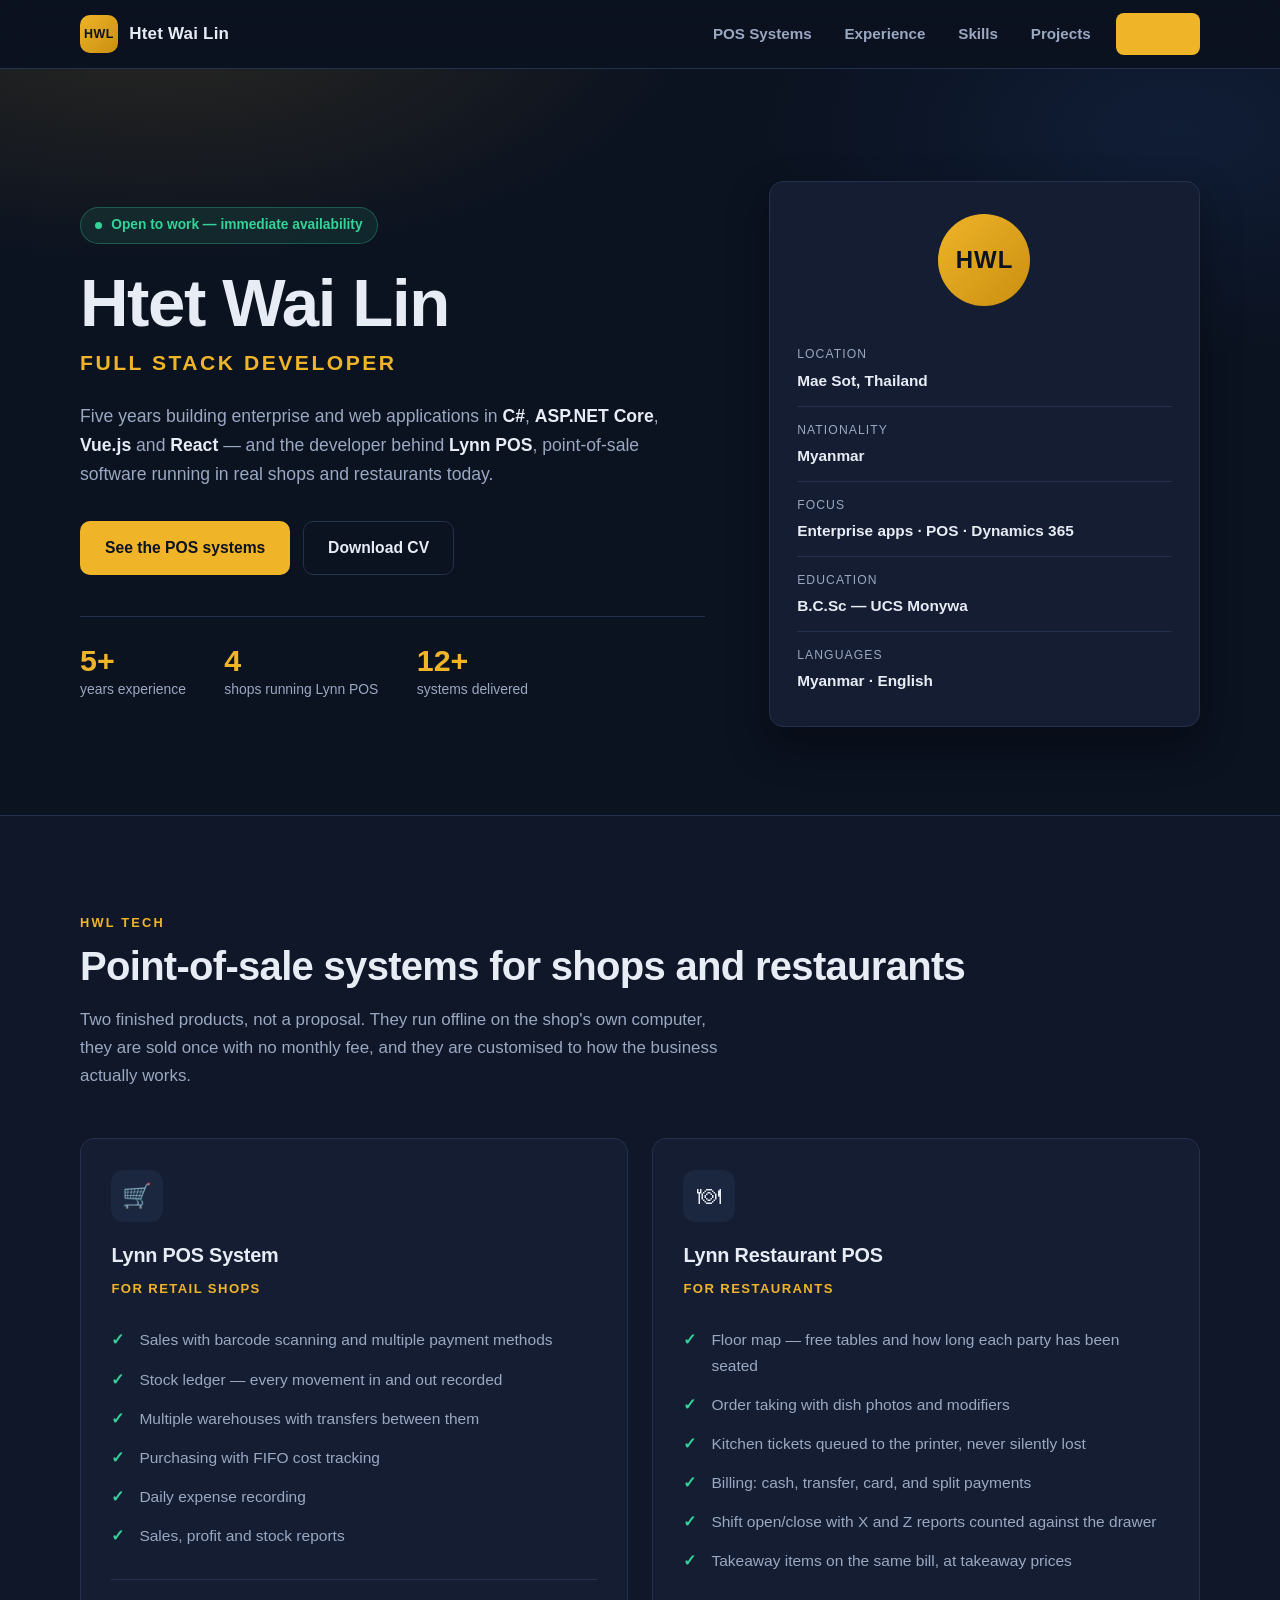
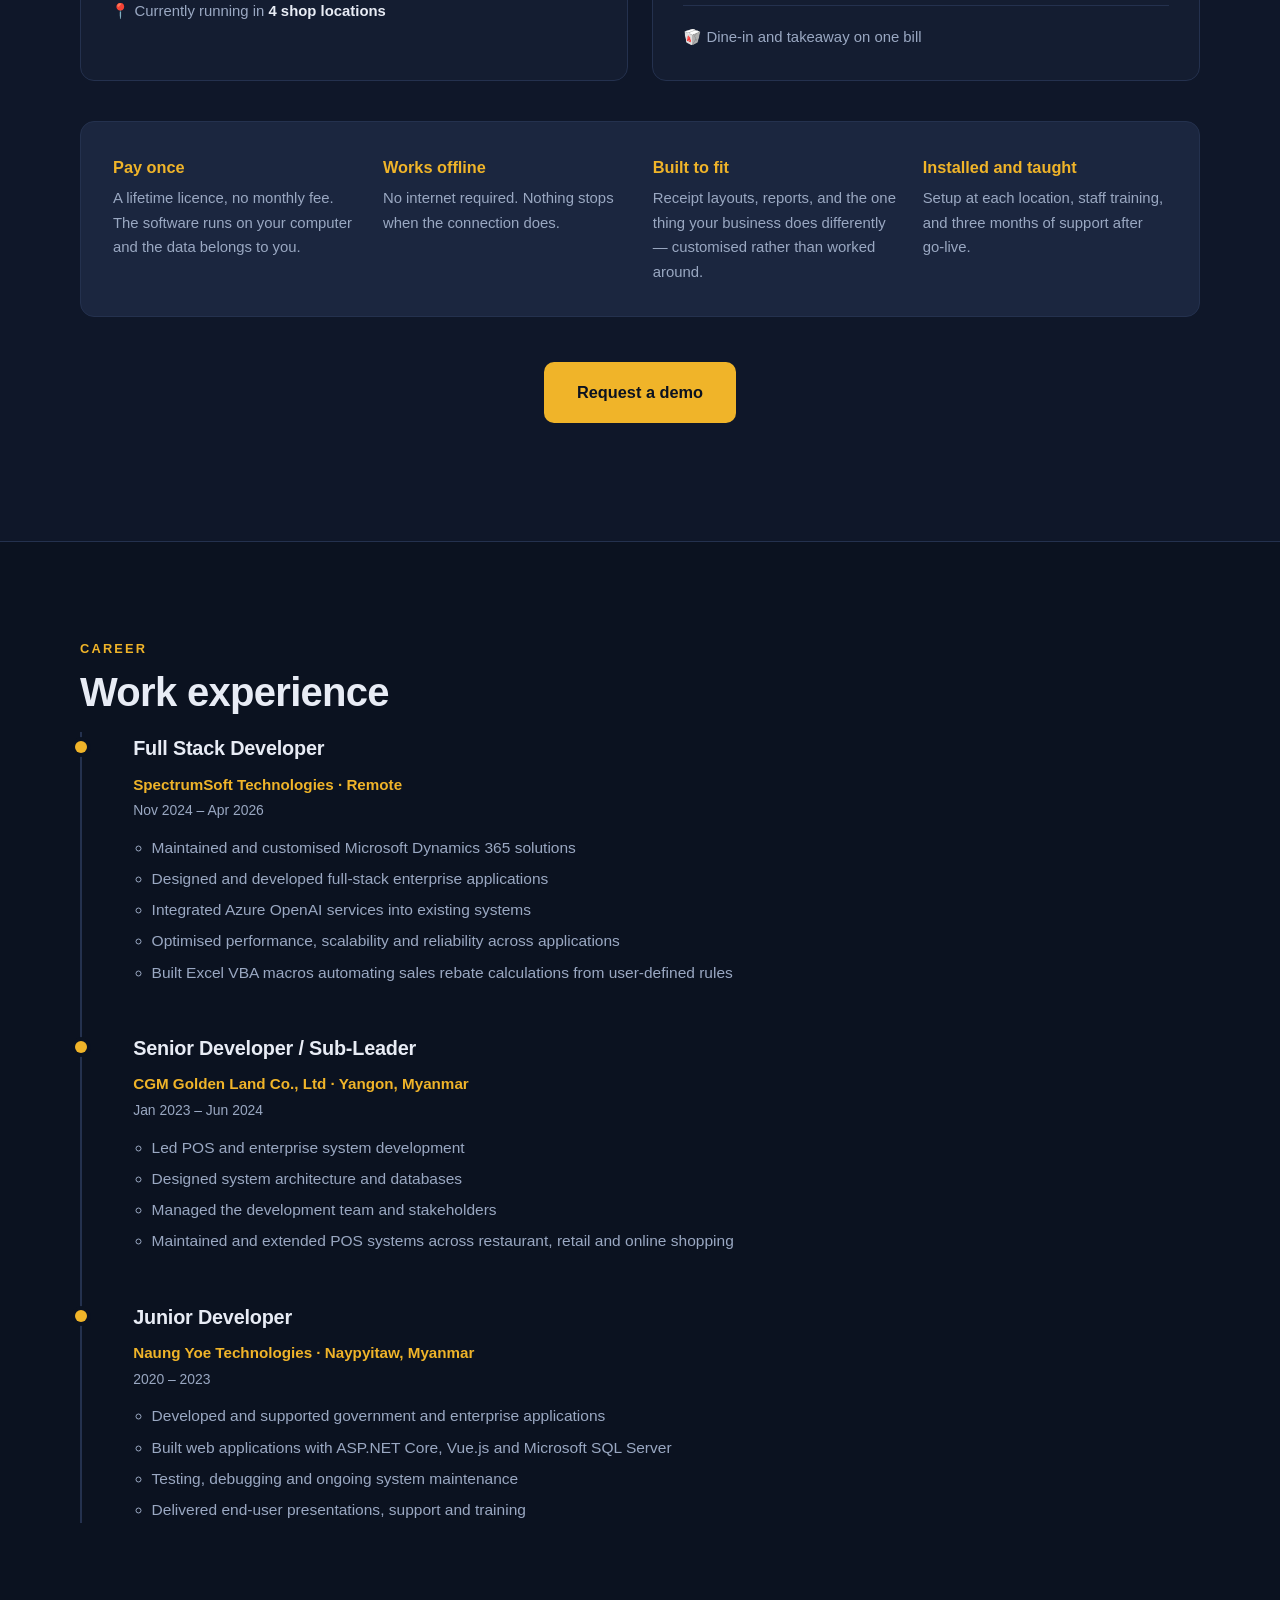
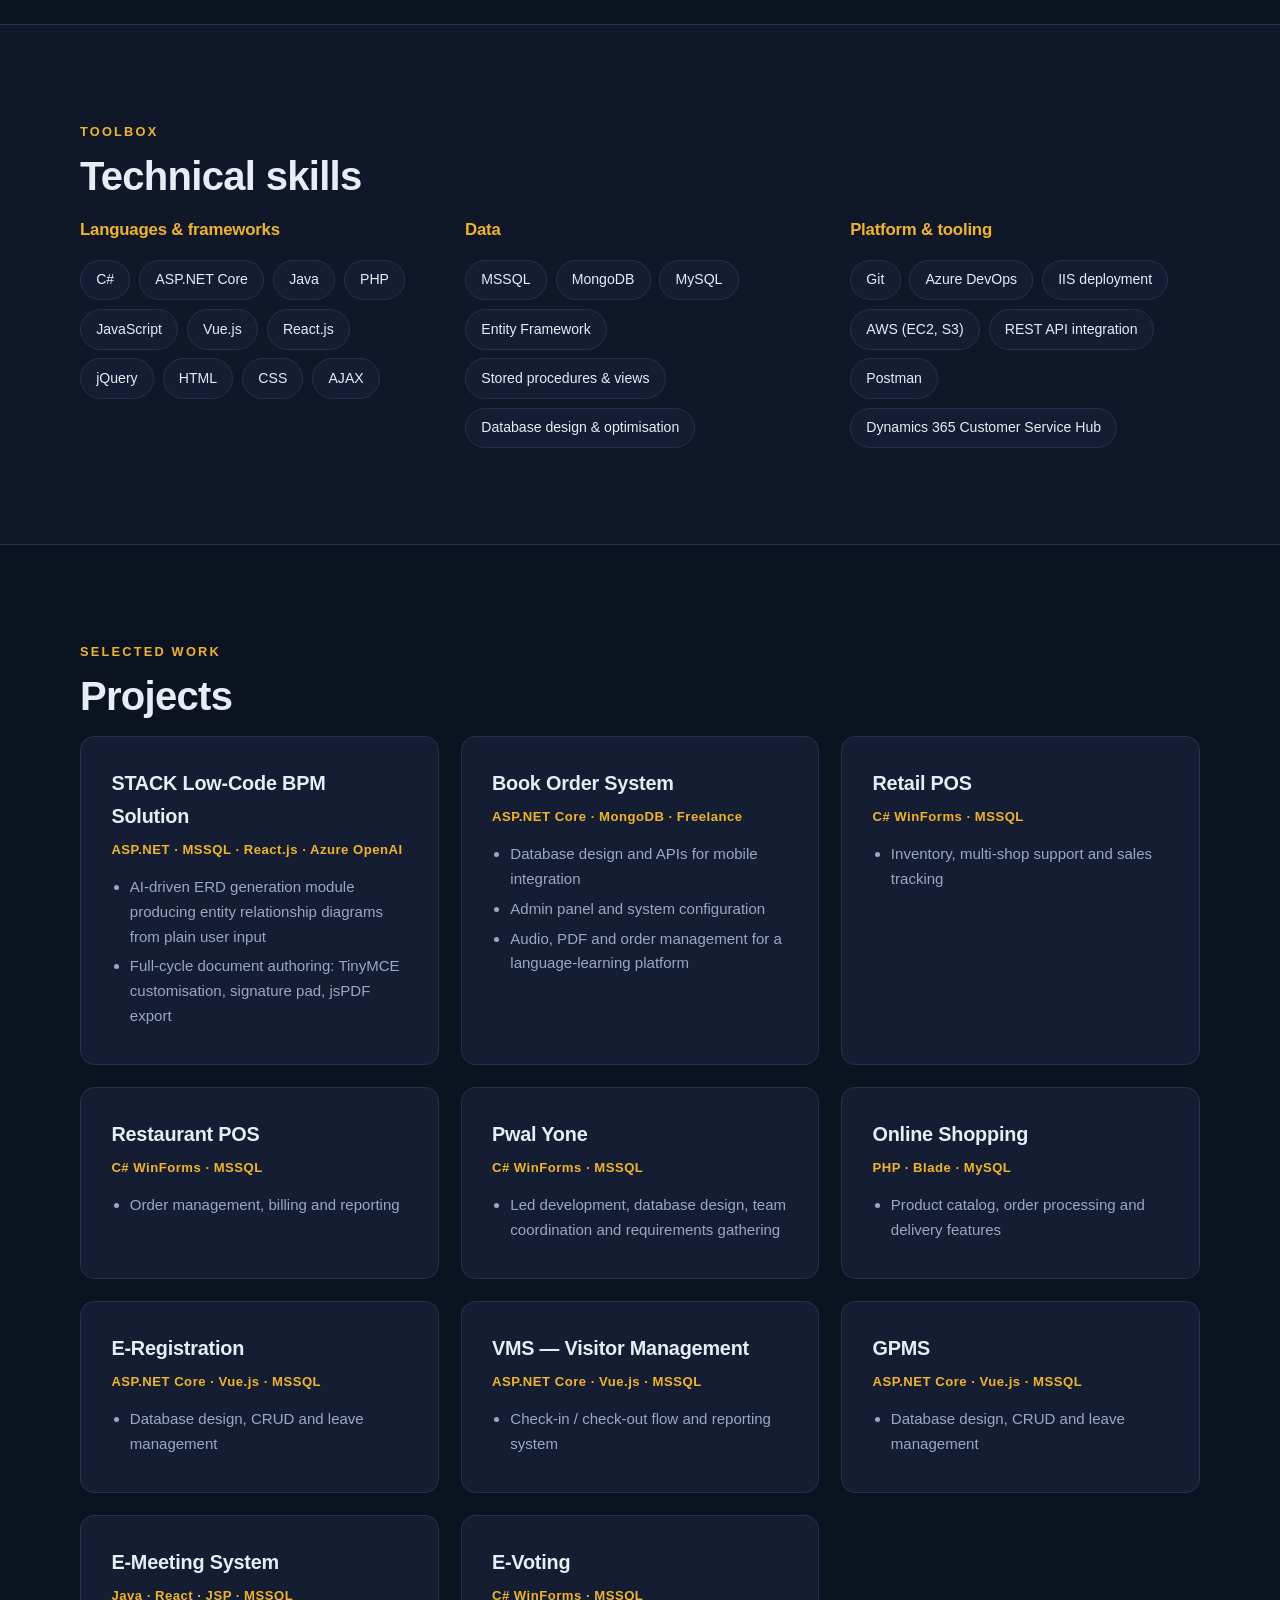
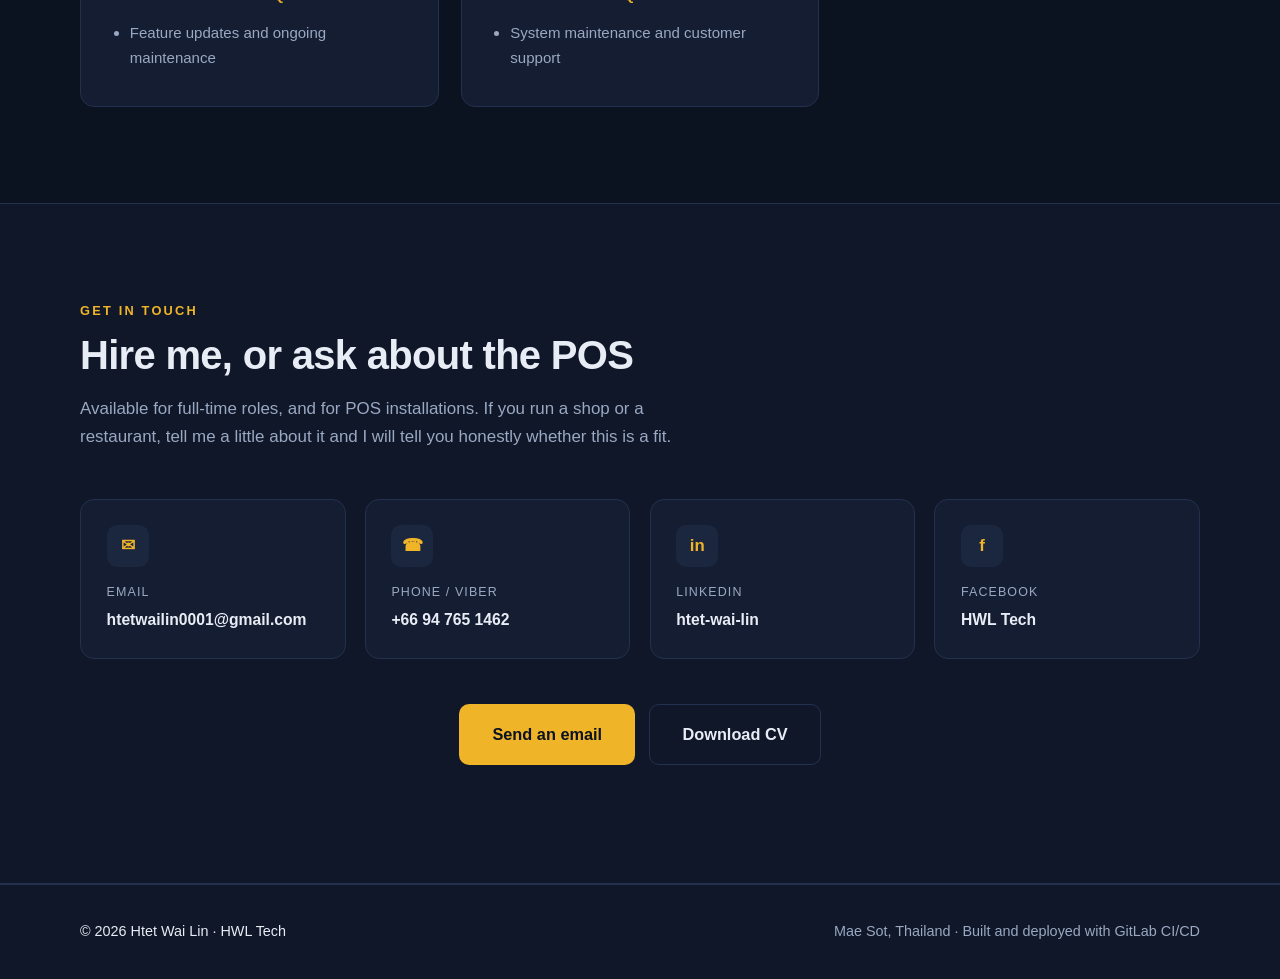
==== public/index.html @ 4a2edc90 "Portfolio site with GitLab Pages pipeline Plain HTML/CSS single page serving two audiences: CV for e" ====
<!DOCTYPE html>
<html lang="en">
<head>
<meta charset="utf-8">
<meta name="viewport" content="width=device-width, initial-scale=1">
<title>Htet Wai Lin — Full Stack Developer &amp; POS Systems</title>
<meta name="description" content="Full Stack Developer with 5+ years building enterprise applications in C#, ASP.NET Core, Vue.js and React. Builder of Lynn POS — retail and restaurant point-of-sale systems for Myanmar businesses.">
<meta name="author" content="Htet Wai Lin">

<meta property="og:type" content="website">
<meta property="og:title" content="Htet Wai Lin — Full Stack Developer &amp; POS Systems">
<meta property="og:description" content="5+ years building enterprise applications. Retail and restaurant POS systems — delivered, installed and supported.">

<link rel="stylesheet" href="style.css">
<link rel="icon" href="data:image/svg+xml,<svg xmlns='http://www.w3.org/2000/svg' viewBox='0 0 100 100'><rect width='100' height='100' rx='22' fill='%230b1220'/><text y='69' x='50' text-anchor='middle' font-family='Segoe UI,sans-serif' font-size='46' font-weight='700' fill='%23f0b429'>H</text></svg>">
</head>
<body>

<a class="skip" href="#main">Skip to content</a>

<header class="nav" id="nav">
  <div class="wrap nav-inner">
    <a class="brand" href="#top">
      <span class="brand-mark">HWL</span>
      <span class="brand-text">Htet Wai Lin</span>
    </a>

    <button class="nav-toggle" id="navToggle" aria-expanded="false" aria-controls="navLinks" aria-label="Open menu">
      <span></span><span></span><span></span>
    </button>

    <nav class="nav-links" id="navLinks" aria-label="Main">
      <a href="#products">POS Systems</a>
      <a href="#experience">Experience</a>
      <a href="#skills">Skills</a>
      <a href="#projects">Projects</a>
      <a href="#contact" class="nav-cta">Contact</a>
    </nav>
  </div>
</header>

<main id="main">

<!-- ══════════════════════════ HERO ══════════════════════════ -->
<section class="hero" id="top">
  <div class="wrap hero-inner">
    <div class="hero-copy">
      <p class="badge"><span class="dot"></span> Open to work — immediate availability</p>
      <h1>Htet Wai Lin</h1>
      <p class="role">Full Stack Developer</p>
      <p class="lede">
        Five years building enterprise and web applications in <strong>C#</strong>,
        <strong>ASP.NET&nbsp;Core</strong>, <strong>Vue.js</strong> and <strong>React</strong> — and
        the developer behind <strong>Lynn POS</strong>, point-of-sale software running in real shops
        and restaurants today.
      </p>

      <div class="hero-actions">
        <a class="btn btn-primary" href="#products">See the POS systems</a>
        <a class="btn btn-ghost" href="Htet-Wai-Lin-CV.pdf" download>Download CV</a>
      </div>

      <ul class="hero-facts">
        <li><strong>5+</strong><span>years experience</span></li>
        <li><strong>4</strong><span>shops running Lynn POS</span></li>
        <li><strong>12+</strong><span>systems delivered</span></li>
      </ul>
    </div>

    <aside class="hero-card">
      <div class="avatar" aria-hidden="true">HWL</div>
      <dl class="facts">
        <div><dt>Location</dt><dd>Mae Sot, Thailand</dd></div>
        <div><dt>Nationality</dt><dd>Myanmar</dd></div>
        <div><dt>Focus</dt><dd>Enterprise apps · POS · Dynamics 365</dd></div>
        <div><dt>Education</dt><dd>B.C.Sc — UCS Monywa</dd></div>
        <div><dt>Languages</dt><dd>Myanmar · English</dd></div>
      </dl>
    </aside>
  </div>
</section>

<!-- ════════════════════════ PRODUCTS ════════════════════════ -->
<section class="section section-alt" id="products">
  <div class="wrap">
    <p class="eyebrow">HWL Tech</p>
    <h2>Point-of-sale systems for shops and restaurants</h2>
    <p class="section-lede">
      Two finished products, not a proposal. They run offline on the shop's own computer, they are
      sold once with no monthly fee, and they are customised to how the business actually works.
    </p>

    <div class="cards">
      <article class="card product">
        <div class="product-icon" aria-hidden="true">🛒</div>
        <h3>Lynn POS System</h3>
        <p class="product-for">For retail shops</p>
        <ul class="ticks">
          <li>Sales with barcode scanning and multiple payment methods</li>
          <li>Stock ledger — every movement in and out recorded</li>
          <li>Multiple warehouses with transfers between them</li>
          <li>Purchasing with FIFO cost tracking</li>
          <li>Daily expense recording</li>
          <li>Sales, profit and stock reports</li>
        </ul>
        <p class="proof">📍 Currently running in <strong>4 shop locations</strong></p>
      </article>

      <article class="card product">
        <div class="product-icon" aria-hidden="true">🍽</div>
        <h3>Lynn Restaurant POS</h3>
        <p class="product-for">For restaurants</p>
        <ul class="ticks">
          <li>Floor map — free tables and how long each party has been seated</li>
          <li>Order taking with dish photos and modifiers</li>
          <li>Kitchen tickets queued to the printer, never silently lost</li>
          <li>Billing: cash, transfer, card, and split payments</li>
          <li>Shift open/close with X and Z reports counted against the drawer</li>
          <li>Takeaway items on the same bill, at takeaway prices</li>
        </ul>
        <p class="proof">🥡 Dine-in and takeaway on one bill</p>
      </article>
    </div>

    <div class="strip">
      <div>
        <h4>Pay once</h4>
        <p>A lifetime licence, no monthly fee. The software runs on your computer and the data
           belongs to you.</p>
      </div>
      <div>
        <h4>Works offline</h4>
        <p>No internet required. Nothing stops when the connection does.</p>
      </div>
      <div>
        <h4>Built to fit</h4>
        <p>Receipt layouts, reports, and the one thing your business does differently — customised
           rather than worked around.</p>
      </div>
      <div>
        <h4>Installed and taught</h4>
        <p>Setup at each location, staff training, and three months of support after go-live.</p>
      </div>
    </div>

    <p class="center"><a class="btn btn-primary btn-lg" href="#contact">Request a demo</a></p>
  </div>
</section>

<!-- ═══════════════════════ EXPERIENCE ═══════════════════════ -->
<section class="section" id="experience">
  <div class="wrap">
    <p class="eyebrow">Career</p>
    <h2>Work experience</h2>

    <ol class="timeline">
      <li>
        <div class="tl-head">
          <h3>Full Stack Developer</h3>
          <p class="tl-meta">SpectrumSoft Technologies · Remote</p>
          <p class="tl-date">Nov 2024 – Apr 2026</p>
        </div>
        <ul>
          <li>Maintained and customised Microsoft Dynamics 365 solutions</li>
          <li>Designed and developed full-stack enterprise applications</li>
          <li>Integrated Azure OpenAI services into existing systems</li>
          <li>Optimised performance, scalability and reliability across applications</li>
          <li>Built Excel VBA macros automating sales rebate calculations from user-defined rules</li>
        </ul>
      </li>
      <li>
        <div class="tl-head">
          <h3>Senior Developer / Sub-Leader</h3>
          <p class="tl-meta">CGM Golden Land Co., Ltd · Yangon, Myanmar</p>
          <p class="tl-date">Jan 2023 – Jun 2024</p>
        </div>
        <ul>
          <li>Led POS and enterprise system development</li>
          <li>Designed system architecture and databases</li>
          <li>Managed the development team and stakeholders</li>
          <li>Maintained and extended POS systems across restaurant, retail and online shopping</li>
        </ul>
      </li>
      <li>
        <div class="tl-head">
          <h3>Junior Developer</h3>
          <p class="tl-meta">Naung Yoe Technologies · Naypyitaw, Myanmar</p>
          <p class="tl-date">2020 – 2023</p>
        </div>
        <ul>
          <li>Developed and supported government and enterprise applications</li>
          <li>Built web applications with ASP.NET Core, Vue.js and Microsoft SQL Server</li>
          <li>Testing, debugging and ongoing system maintenance</li>
          <li>Delivered end-user presentations, support and training</li>
        </ul>
      </li>
    </ol>
  </div>
</section>

<!-- ═════════════════════════ SKILLS ═════════════════════════ -->
<section class="section section-alt" id="skills">
  <div class="wrap">
    <p class="eyebrow">Toolbox</p>
    <h2>Technical skills</h2>

    <div class="skills">
      <div class="skill-group">
        <h3>Languages &amp; frameworks</h3>
        <ul class="chips">
          <li>C#</li><li>ASP.NET Core</li><li>Java</li><li>PHP</li><li>JavaScript</li>
          <li>Vue.js</li><li>React.js</li><li>jQuery</li><li>HTML</li><li>CSS</li><li>AJAX</li>
        </ul>
      </div>
      <div class="skill-group">
        <h3>Data</h3>
        <ul class="chips">
          <li>MSSQL</li><li>MongoDB</li><li>MySQL</li><li>Entity Framework</li>
          <li>Stored procedures &amp; views</li><li>Database design &amp; optimisation</li>
        </ul>
      </div>
      <div class="skill-group">
        <h3>Platform &amp; tooling</h3>
        <ul class="chips">
          <li>Git</li><li>Azure DevOps</li><li>IIS deployment</li><li>AWS (EC2, S3)</li>
          <li>REST API integration</li><li>Postman</li><li>Dynamics 365 Customer Service Hub</li>
        </ul>
      </div>
    </div>
  </div>
</section>

<!-- ════════════════════════ PROJECTS ════════════════════════ -->
<section class="section" id="projects">
  <div class="wrap">
    <p class="eyebrow">Selected work</p>
    <h2>Projects</h2>

    <div class="projects">
      <article class="card proj">
        <h3>STACK Low-Code BPM Solution</h3>
        <p class="tech">ASP.NET · MSSQL · React.js · Azure OpenAI</p>
        <ul>
          <li>AI-driven ERD generation module producing entity relationship diagrams from plain user input</li>
          <li>Full-cycle document authoring: TinyMCE customisation, signature pad, jsPDF export</li>
        </ul>
      </article>

      <article class="card proj">
        <h3>Book Order System</h3>
        <p class="tech">ASP.NET Core · MongoDB · Freelance</p>
        <ul>
          <li>Database design and APIs for mobile integration</li>
          <li>Admin panel and system configuration</li>
          <li>Audio, PDF and order management for a language-learning platform</li>
        </ul>
      </article>

      <article class="card proj">
        <h3>Retail POS</h3>
        <p class="tech">C# WinForms · MSSQL</p>
        <ul><li>Inventory, multi-shop support and sales tracking</li></ul>
      </article>

      <article class="card proj">
        <h3>Restaurant POS</h3>
        <p class="tech">C# WinForms · MSSQL</p>
        <ul><li>Order management, billing and reporting</li></ul>
      </article>

      <article class="card proj">
        <h3>Pwal Yone</h3>
        <p class="tech">C# WinForms · MSSQL</p>
        <ul><li>Led development, database design, team coordination and requirements gathering</li></ul>
      </article>

      <article class="card proj">
        <h3>Online Shopping</h3>
        <p class="tech">PHP · Blade · MySQL</p>
        <ul><li>Product catalog, order processing and delivery features</li></ul>
      </article>

      <article class="card proj">
        <h3>E-Registration</h3>
        <p class="tech">ASP.NET Core · Vue.js · MSSQL</p>
        <ul><li>Database design, CRUD and leave management</li></ul>
      </article>

      <article class="card proj">
        <h3>VMS — Visitor Management</h3>
        <p class="tech">ASP.NET Core · Vue.js · MSSQL</p>
        <ul><li>Check-in / check-out flow and reporting system</li></ul>
      </article>

      <article class="card proj">
        <h3>GPMS</h3>
        <p class="tech">ASP.NET Core · Vue.js · MSSQL</p>
        <ul><li>Database design, CRUD and leave management</li></ul>
      </article>

      <article class="card proj">
        <h3>E-Meeting System</h3>
        <p class="tech">Java · React · JSP · MSSQL</p>
        <ul><li>Feature updates and ongoing maintenance</li></ul>
      </article>

      <article class="card proj">
        <h3>E-Voting</h3>
        <p class="tech">C# WinForms · MSSQL</p>
        <ul><li>System maintenance and customer support</li></ul>
      </article>
    </div>
  </div>
</section>

<!-- ═════════════════════════ CONTACT ════════════════════════ -->
<section class="section section-alt" id="contact">
  <div class="wrap">
    <p class="eyebrow">Get in touch</p>
    <h2>Hire me, or ask about the POS</h2>
    <p class="section-lede">
      Available for full-time roles, and for POS installations. If you run a shop or a restaurant,
      tell me a little about it and I will tell you honestly whether this is a fit.
    </p>

    <div class="contact-grid">
      <a class="contact-card" href="mailto:htetwailin0001@gmail.com">
        <span class="ci" aria-hidden="true">✉</span>
        <span class="cl">Email</span>
        <span class="cv">htetwailin0001@gmail.com</span>
      </a>
      <a class="contact-card" href="tel:+66947651462">
        <span class="ci" aria-hidden="true">☎</span>
        <span class="cl">Phone / Viber</span>
        <span class="cv">+66 94 765 1462</span>
      </a>
      <a class="contact-card" href="https://www.linkedin.com/in/htet-wai-lin-59895a291" target="_blank" rel="noopener">
        <span class="ci" aria-hidden="true">in</span>
        <span class="cl">LinkedIn</span>
        <span class="cv">htet-wai-lin</span>
      </a>
      <a class="contact-card" href="https://www.facebook.com/hwltech" target="_blank" rel="noopener">
        <span class="ci" aria-hidden="true">f</span>
        <span class="cl">Facebook</span>
        <span class="cv">HWL Tech</span>
      </a>
    </div>

    <p class="center">
      <a class="btn btn-primary btn-lg" href="mailto:htetwailin0001@gmail.com?subject=Enquiry%20from%20your%20website">Send an email</a>
      <a class="btn btn-ghost btn-lg" href="Htet-Wai-Lin-CV.pdf" download>Download CV</a>
    </p>
  </div>
</section>

</main>

<footer class="footer">
  <div class="wrap footer-inner">
    <p>© <span id="year">2026</span> Htet Wai Lin · HWL Tech</p>
    <p class="muted">Mae Sot, Thailand · Built and deployed with GitLab CI/CD</p>
  </div>
</footer>

<script src="script.js"></script>
</body>
</html>
---- public/style.css ----
/* ============================================================================
   Htet Wai Lin — portfolio
   One stylesheet, no framework, no web fonts. Everything is a system font so
   the page paints on the first request even on a slow connection.
   ========================================================================= */

:root {
  --bg:        #0b1220;
  --bg-alt:    #0f1729;
  --surface:   #141d31;
  --surface-2: #1b263f;
  --line:      #24314e;
  --text:      #e8ecf5;
  --muted:     #9aa8c2;
  --accent:    #f0b429;
  --accent-dk: #c98f10;
  --ok:        #34d399;

  --radius: 14px;
  --wrap: 1120px;
  --shadow: 0 18px 40px rgba(0, 0, 0, .35);

  --font: "Segoe UI", -apple-system, BlinkMacSystemFont, Roboto, "Helvetica Neue", Arial, sans-serif;
}

* { box-sizing: border-box; }

html { scroll-behavior: smooth; scroll-padding-top: 84px; }

body {
  margin: 0;
  font-family: var(--font);
  font-size: 17px;
  line-height: 1.65;
  color: var(--text);
  background: var(--bg);
  -webkit-font-smoothing: antialiased;
}

img { max-width: 100%; height: auto; }

a { color: var(--accent); }

.wrap { width: min(100% - 2.5rem, var(--wrap)); margin-inline: auto; }

.center { text-align: center; margin-top: 2.5rem; }

.skip {
  position: absolute; left: -9999px;
  background: var(--accent); color: #101010; padding: .7rem 1.2rem; border-radius: 0 0 8px 0;
  font-weight: 600; z-index: 200;
}
.skip:focus { left: 0; top: 0; }

/* ─────────────────────────── nav ─────────────────────────── */

.nav {
  position: sticky; top: 0; z-index: 100;
  background: rgba(11, 18, 32, .82);
  backdrop-filter: blur(12px);
  border-bottom: 1px solid var(--line);
}

.nav-inner { display: flex; align-items: center; justify-content: space-between; height: 68px; }

.brand { display: flex; align-items: center; gap: .7rem; text-decoration: none; color: var(--text); }

.brand-mark {
  display: grid; place-items: center;
  width: 38px; height: 38px; border-radius: 10px;
  background: linear-gradient(135deg, var(--accent), var(--accent-dk));
  color: #0b1220; font-weight: 800; font-size: .78rem; letter-spacing: .5px;
}

.brand-text { font-weight: 650; letter-spacing: .2px; }

.nav-links { display: flex; align-items: center; gap: .35rem; }

.nav-links a {
  color: var(--muted); text-decoration: none;
  padding: .5rem .85rem; border-radius: 8px;
  font-size: .95rem; font-weight: 550;
  transition: color .15s, background .15s;
}
.nav-links a:hover { color: var(--text); background: var(--surface); }
.nav-links a.active { color: var(--accent); }

.nav-links .nav-cta {
  background: var(--accent); color: #0b1220; font-weight: 650; margin-left: .4rem;
}
.nav-links .nav-cta:hover { background: #ffc53d; color: #0b1220; }

.nav-toggle {
  display: none;
  flex-direction: column; gap: 5px; justify-content: center;
  width: 44px; height: 44px; padding: 0;
  background: none; border: 1px solid var(--line); border-radius: 10px; cursor: pointer;
}
.nav-toggle span { display: block; height: 2px; width: 20px; margin-inline: auto; background: var(--text); transition: .2s; }
.nav-toggle[aria-expanded="true"] span:nth-child(1) { transform: translateY(7px) rotate(45deg); }
.nav-toggle[aria-expanded="true"] span:nth-child(2) { opacity: 0; }
.nav-toggle[aria-expanded="true"] span:nth-child(3) { transform: translateY(-7px) rotate(-45deg); }

/* ─────────────────────────── hero ─────────────────────────── */

.hero {
  padding: clamp(3.5rem, 9vw, 7rem) 0 clamp(3rem, 7vw, 5.5rem);
  background:
    radial-gradient(900px 420px at 12% -8%, rgba(240, 180, 41, .13), transparent 62%),
    radial-gradient(700px 380px at 92% 8%, rgba(59, 130, 246, .10), transparent 60%);
}

.hero-inner { display: grid; grid-template-columns: 1.45fr 1fr; gap: clamp(2rem, 5vw, 4rem); align-items: center; }

.badge {
  display: inline-flex; align-items: center; gap: .55rem;
  margin: 0 0 1.4rem;
  padding: .4rem .9rem;
  background: rgba(52, 211, 153, .10);
  border: 1px solid rgba(52, 211, 153, .3);
  border-radius: 999px;
  font-size: .86rem; font-weight: 600; color: var(--ok);
}
.badge .dot { width: 7px; height: 7px; border-radius: 50%; background: var(--ok); }

h1 {
  margin: 0;
  font-size: clamp(2.6rem, 6.2vw, 4.2rem);
  line-height: 1.06; letter-spacing: -1.4px; font-weight: 750;
}

.role {
  margin: .5rem 0 1.3rem;
  font-size: clamp(1.05rem, 2.4vw, 1.32rem);
  font-weight: 600; letter-spacing: 2.5px; text-transform: uppercase;
  color: var(--accent);
}

.lede { margin: 0 0 2rem; font-size: 1.1rem; color: var(--muted); max-width: 60ch; }
.lede strong { color: var(--text); font-weight: 620; }

.hero-actions { display: flex; flex-wrap: wrap; gap: .8rem; margin-bottom: 2.6rem; }

.hero-facts {
  display: flex; flex-wrap: wrap; gap: 2.4rem;
  margin: 0; padding: 1.6rem 0 0; list-style: none;
  border-top: 1px solid var(--line);
}
.hero-facts li { display: flex; flex-direction: column; }
.hero-facts strong { font-size: 1.9rem; font-weight: 750; color: var(--accent); line-height: 1.15; }
.hero-facts span { font-size: .87rem; color: var(--muted); }

.hero-card {
  background: var(--surface);
  border: 1px solid var(--line);
  border-radius: var(--radius);
  padding: 2rem 1.7rem;
  box-shadow: var(--shadow);
}

.avatar {
  display: grid; place-items: center;
  width: 92px; height: 92px; margin: 0 auto 1.6rem;
  border-radius: 50%;
  background: linear-gradient(135deg, var(--accent), var(--accent-dk));
  color: #0b1220; font-size: 1.5rem; font-weight: 800; letter-spacing: 1px;
}

.facts { margin: 0; }
.facts > div { padding: .8rem 0; border-bottom: 1px solid var(--line); }
.facts > div:last-child { border-bottom: 0; padding-bottom: 0; }
.facts dt { font-size: .76rem; text-transform: uppercase; letter-spacing: 1.1px; color: var(--muted); }
.facts dd { margin: .2rem 0 0; font-size: .96rem; font-weight: 550; }

/* ─────────────────────────── buttons ─────────────────────── */

.btn {
  display: inline-block;
  padding: .82rem 1.5rem;
  border-radius: 10px;
  font-weight: 640; font-size: .98rem;
  text-decoration: none;
  border: 1px solid transparent;
  transition: transform .12s, background .15s, border-color .15s;
}
.btn:hover { transform: translateY(-2px); }
.btn:active { transform: translateY(0); }

.btn-primary { background: var(--accent); color: #0b1220; }
.btn-primary:hover { background: #ffc53d; }

.btn-ghost { background: transparent; color: var(--text); border-color: var(--line); }
.btn-ghost:hover { border-color: var(--accent); color: var(--accent); }

.btn-lg { padding: 1rem 2rem; font-size: 1.02rem; margin: .3rem; }

/* ─────────────────────────── sections ────────────────────── */

.section { padding: clamp(3.5rem, 8vw, 6rem) 0; }
.section-alt { background: var(--bg-alt); border-block: 1px solid var(--line); }

.eyebrow {
  margin: 0 0 .6rem;
  font-size: .8rem; font-weight: 700; letter-spacing: 2.2px; text-transform: uppercase;
  color: var(--accent);
}

h2 {
  margin: 0 0 1rem;
  font-size: clamp(1.75rem, 4vw, 2.5rem);
  letter-spacing: -.7px; font-weight: 700; line-height: 1.2;
}

.section-lede { margin: 0 0 3rem; font-size: 1.06rem; color: var(--muted); max-width: 68ch; }

h3 { margin: 0 0 .4rem; font-size: 1.24rem; font-weight: 660; letter-spacing: -.2px; }

/* ─────────────────────────── cards ───────────────────────── */

.card {
  background: var(--surface);
  border: 1px solid var(--line);
  border-radius: var(--radius);
  padding: 1.9rem;
  transition: border-color .18s, transform .18s;
}
.card:hover { border-color: #33456d; transform: translateY(-3px); }

.cards { display: grid; grid-template-columns: repeat(auto-fit, minmax(340px, 1fr)); gap: 1.5rem; }

.product-icon {
  display: grid; place-items: center;
  width: 52px; height: 52px; margin-bottom: 1.1rem;
  border-radius: 12px; background: var(--surface-2); font-size: 1.5rem;
}

.product-for {
  margin: 0 0 1.3rem;
  font-size: .82rem; font-weight: 650; letter-spacing: 1.4px; text-transform: uppercase;
  color: var(--accent);
}

.ticks { margin: 0; padding: 0; list-style: none; }
.ticks li {
  position: relative;
  padding: .42rem 0 .42rem 1.75rem;
  font-size: .97rem; color: var(--muted);
}
.ticks li::before {
  content: "✓";
  position: absolute; left: 0; top: .42rem;
  color: var(--ok); font-weight: 700;
}

.proof {
  margin: 1.5rem 0 0; padding-top: 1.2rem;
  border-top: 1px solid var(--line);
  font-size: .93rem; color: var(--muted);
}
.proof strong { color: var(--text); }

.strip {
  display: grid; grid-template-columns: repeat(auto-fit, minmax(230px, 1fr)); gap: 1.6rem;
  margin-top: 2.5rem; padding: 2rem;
  background: var(--surface-2); border: 1px solid var(--line); border-radius: var(--radius);
}
.strip h4 { margin: 0 0 .35rem; font-size: 1.02rem; font-weight: 650; color: var(--accent); }
.strip p  { margin: 0; font-size: .93rem; color: var(--muted); }

/* ─────────────────────────── timeline ────────────────────── */

.timeline { margin: 0; padding: 0 0 0 1.9rem; list-style: none; border-left: 2px solid var(--line); }

.timeline > li { position: relative; padding: 0 0 2.6rem 1.3rem; }
.timeline > li:last-child { padding-bottom: 0; }

.timeline > li::before {
  content: "";
  position: absolute; left: calc(-1.9rem - 7px); top: .55rem;
  width: 12px; height: 12px; border-radius: 50%;
  background: var(--accent); box-shadow: 0 0 0 4px var(--bg);
}

.tl-head { margin-bottom: .8rem; }
.tl-meta { margin: 0; font-size: .95rem; color: var(--accent); font-weight: 550; }
.tl-date { margin: .15rem 0 0; font-size: .87rem; color: var(--muted); }

.timeline ul { margin: 0; padding-left: 1.15rem; }
.timeline ul li { margin: .35rem 0; font-size: .97rem; color: var(--muted); }

/* ─────────────────────────── skills ──────────────────────── */

.skills { display: grid; grid-template-columns: repeat(auto-fit, minmax(300px, 1fr)); gap: 2.2rem; }
.skill-group h3 { margin-bottom: 1rem; font-size: 1.05rem; color: var(--accent); }

.chips { display: flex; flex-wrap: wrap; gap: .55rem; margin: 0; padding: 0; list-style: none; }
.chips li {
  padding: .48rem .95rem;
  background: var(--surface); border: 1px solid var(--line); border-radius: 999px;
  font-size: .88rem; color: var(--text);
}

/* ─────────────────────────── projects ────────────────────── */

.projects { display: grid; grid-template-columns: repeat(auto-fill, minmax(320px, 1fr)); gap: 1.35rem; }

.proj .tech {
  margin: 0 0 .9rem;
  font-size: .82rem; font-weight: 600; letter-spacing: .5px;
  color: var(--accent);
}
.proj ul { margin: 0; padding-left: 1.15rem; }
.proj ul li { margin: .3rem 0; font-size: .94rem; color: var(--muted); }

/* ─────────────────────────── contact ─────────────────────── */

.contact-grid { display: grid; grid-template-columns: repeat(auto-fit, minmax(250px, 1fr)); gap: 1.2rem; }

.contact-card {
  display: grid; gap: .25rem;
  padding: 1.6rem;
  background: var(--surface); border: 1px solid var(--line); border-radius: var(--radius);
  text-decoration: none; color: var(--text);
  transition: border-color .18s, transform .18s;
}
.contact-card:hover { border-color: var(--accent); transform: translateY(-3px); }

.contact-card .ci {
  display: grid; place-items: center;
  width: 42px; height: 42px; margin-bottom: .7rem;
  border-radius: 10px; background: var(--surface-2);
  font-size: 1.05rem; font-weight: 700; color: var(--accent);
}
.contact-card .cl { font-size: .78rem; text-transform: uppercase; letter-spacing: 1.1px; color: var(--muted); }
.contact-card .cv { font-size: .98rem; font-weight: 550; word-break: break-word; }

/* ─────────────────────────── footer ──────────────────────── */

.footer { padding: 2.2rem 0; border-top: 1px solid var(--line); background: var(--bg-alt); }
.footer-inner { display: flex; flex-wrap: wrap; gap: .6rem; justify-content: space-between; align-items: center; }
.footer p { margin: 0; font-size: .9rem; }
.footer .muted { color: var(--muted); }

/* ─────────────────────────── responsive ──────────────────── */

@media (max-width: 900px) {
  .hero-inner { grid-template-columns: 1fr; }
  .hero-card { order: -1; max-width: 420px; }

  .nav-toggle { display: flex; }

  .nav-links {
    position: absolute; inset: 68px 0 auto 0;
    display: none; flex-direction: column; align-items: stretch; gap: 0;
    padding: .6rem 1.25rem 1.1rem;
    background: var(--bg); border-bottom: 1px solid var(--line);
  }
  .nav-links.open { display: flex; }
  .nav-links a { padding: .85rem .6rem; }
  .nav-links .nav-cta { margin: .5rem 0 0; text-align: center; }
}

@media (max-width: 560px) {
  body { font-size: 16px; }
  .hero-facts { gap: 1.5rem; }
  .hero-facts strong { font-size: 1.55rem; }
  .card, .strip { padding: 1.4rem; }
  .btn, .btn-lg { display: block; text-align: center; }
  .hero-actions { flex-direction: column; }
  .hero-actions .btn { width: 100%; }
}

/* Users who ask for less motion get none of it. */
@media (prefers-reduced-motion: reduce) {
  html { scroll-behavior: auto; }
  * { transition: none !important; }
  .btn:hover, .card:hover, .contact-card:hover { transform: none; }
}

/* ─────────────────────────── print ───────────────────────── */

@media print {
  .nav, .hero-actions, .footer, .skip, .center { display: none; }
  body { background: #fff; color: #000; font-size: 11pt; }
  .section, .hero { padding: 1rem 0; }
  .card, .hero-card, .contact-card, .strip { border: 1px solid #999; box-shadow: none; }
  .lede, .section-lede, .ticks li, .timeline ul li, .proj ul li, .facts dd { color: #222; }
  h1, h2, h3, .eyebrow, .role, .tl-meta, .proj .tech, .strip h4 { color: #000; }
  a { color: #000; text-decoration: underline; }
}
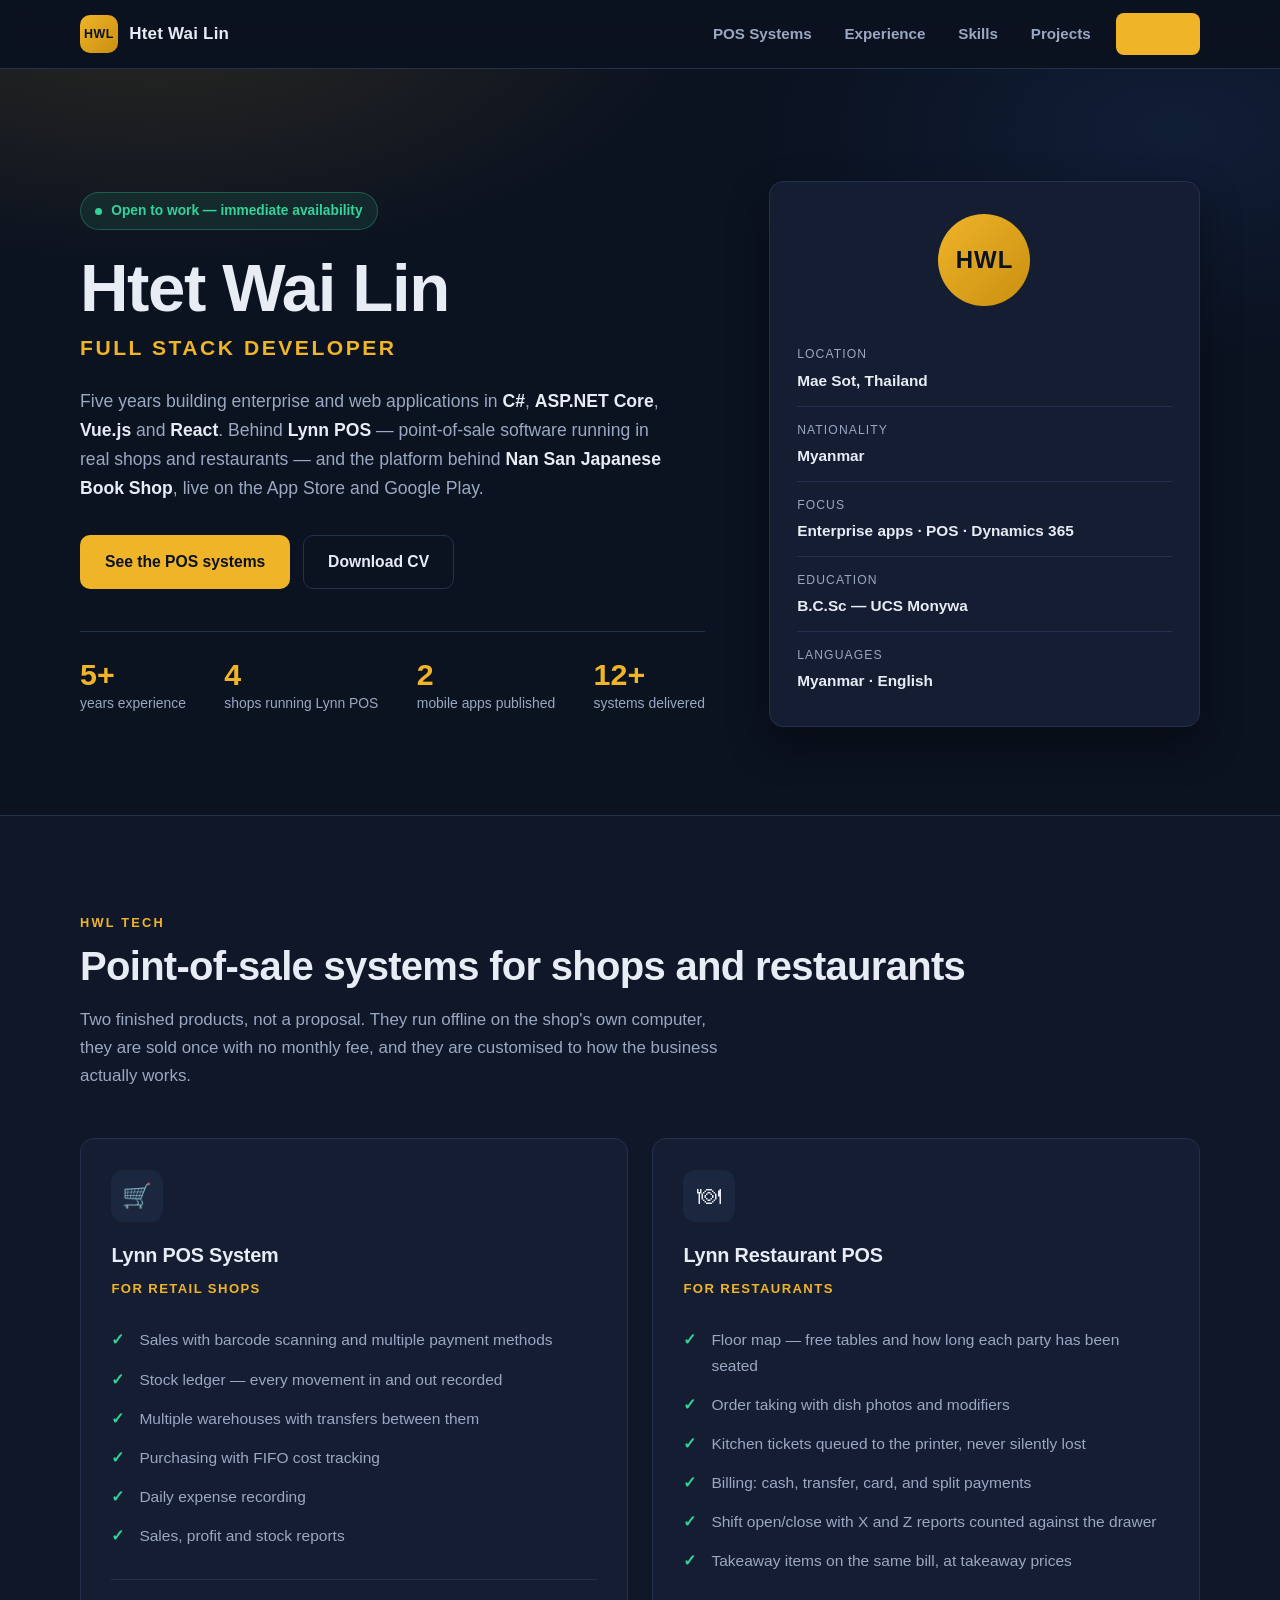
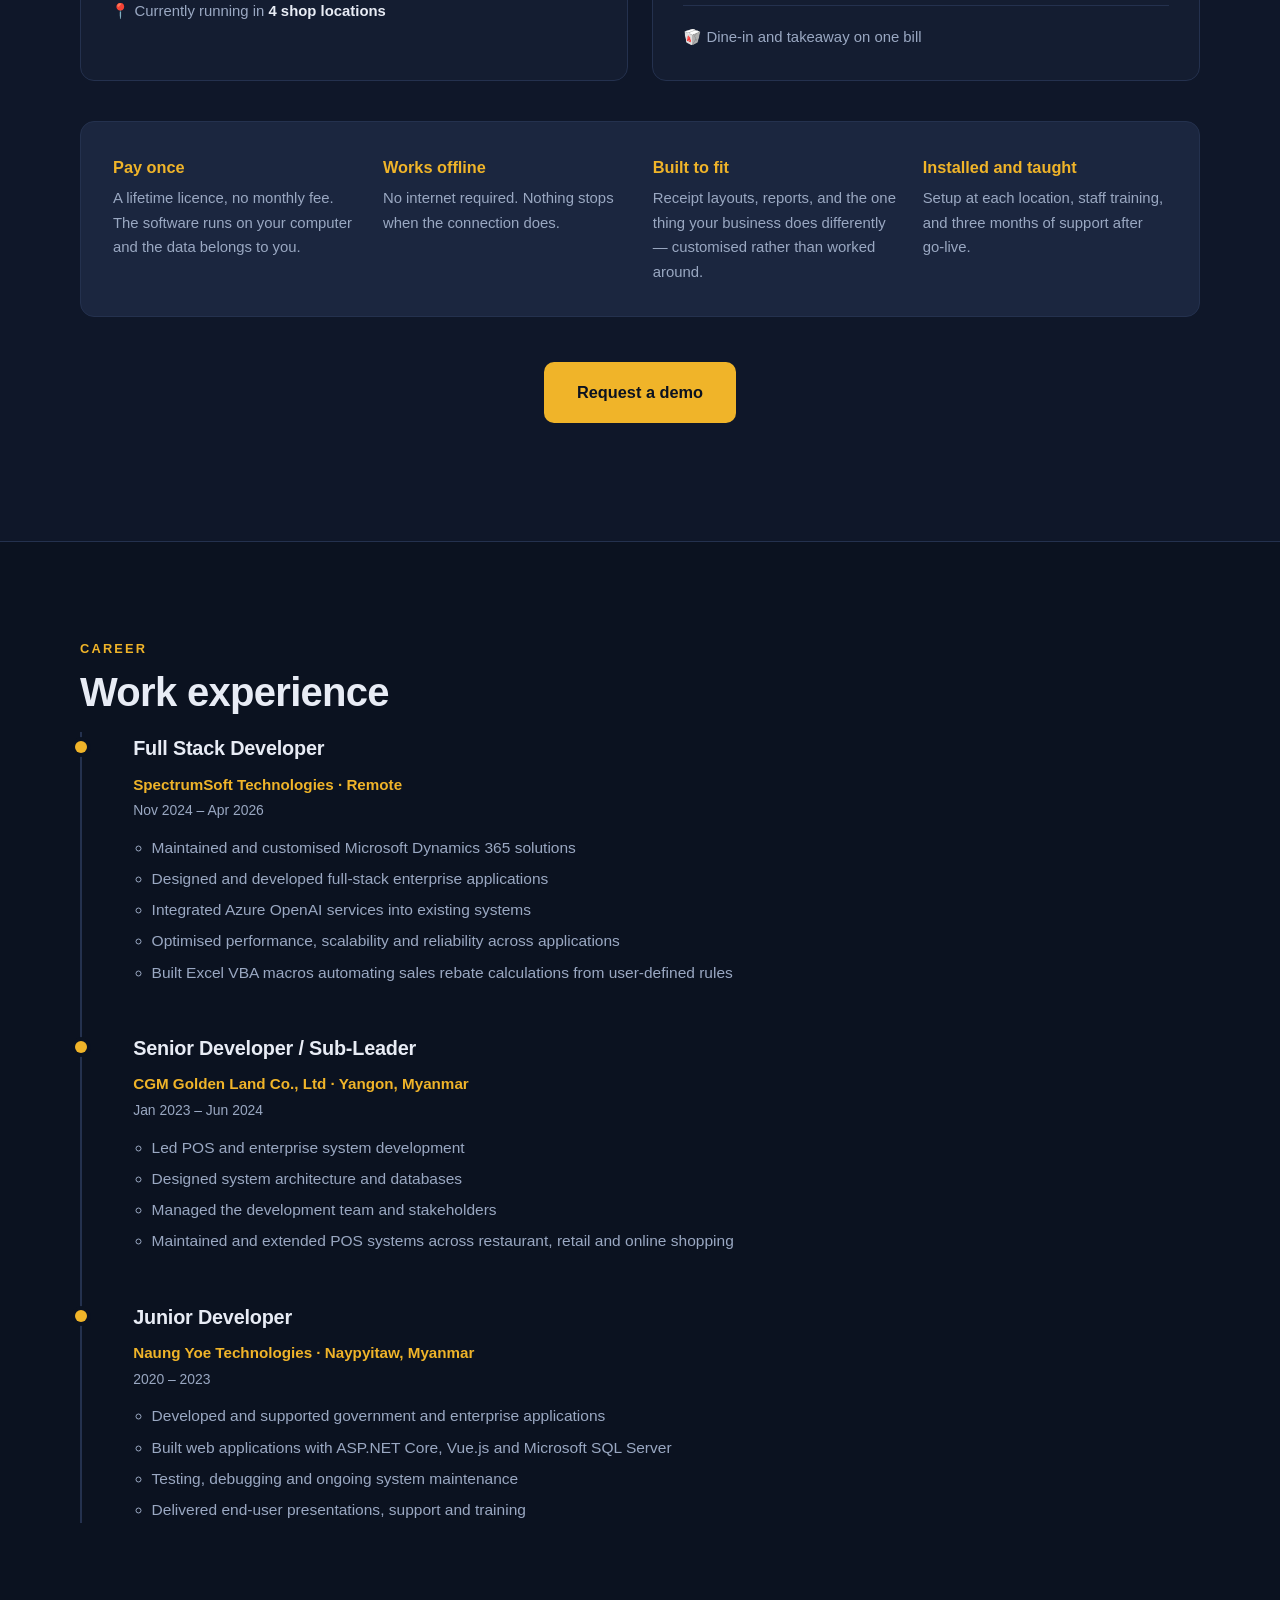
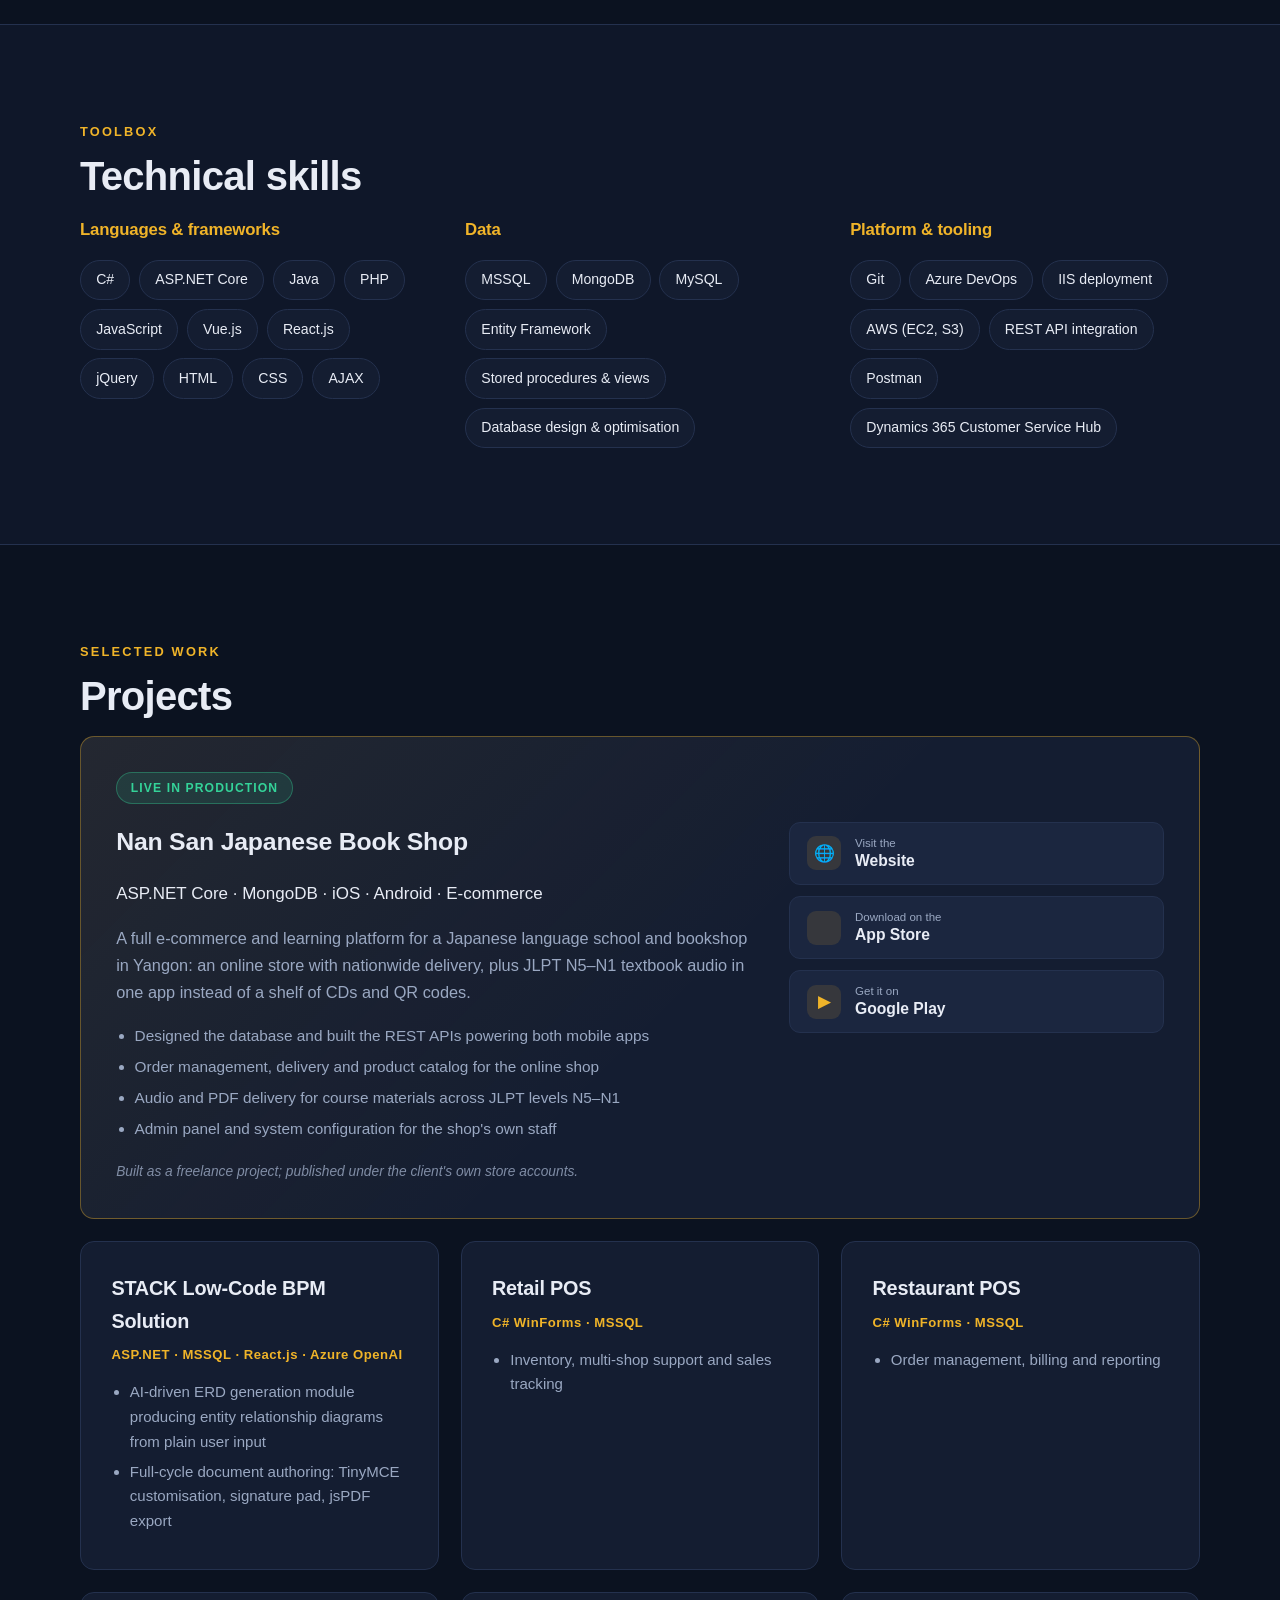
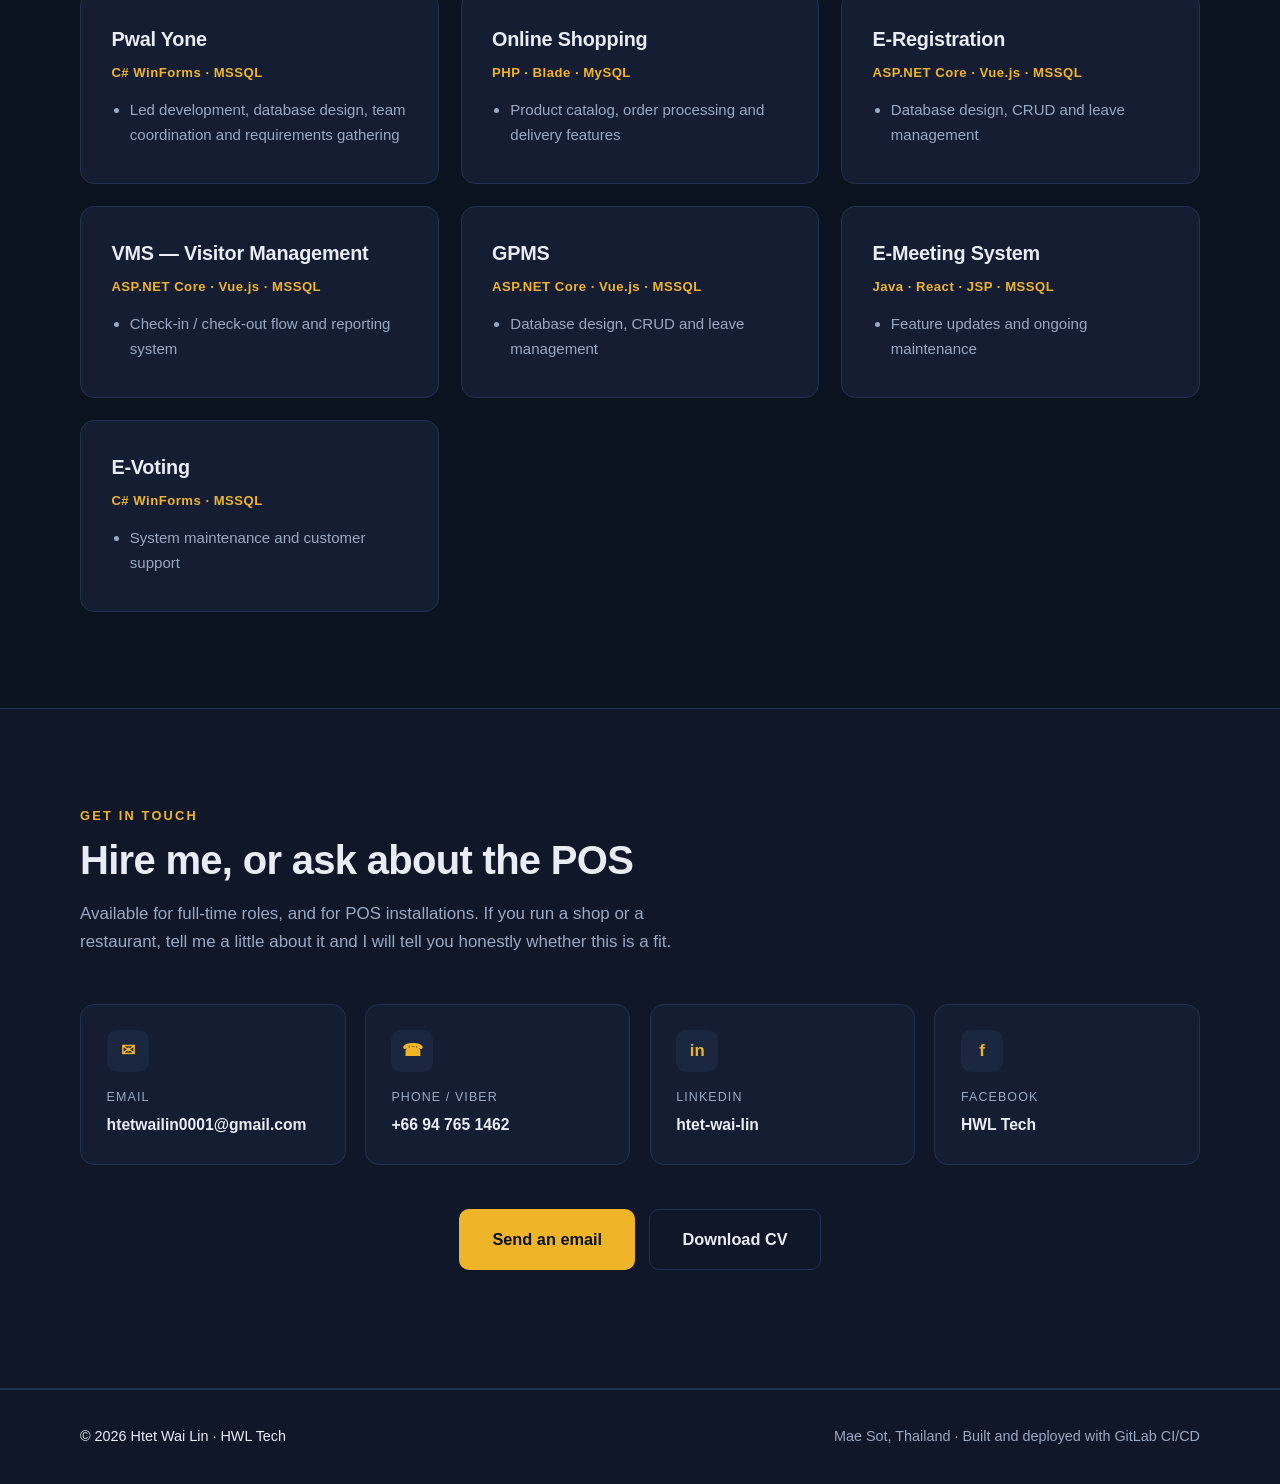
==== commit e5c2e4f4: "Feature Nan San Japanese Book Shop as live client work Merges the CV entry for the Book Order System" ====
--- a/public/index.html
+++ b/public/index.html
@@ -4,12 +4,12 @@
 <meta charset="utf-8">
 <meta name="viewport" content="width=device-width, initial-scale=1">
 <title>Htet Wai Lin — Full Stack Developer &amp; POS Systems</title>
-<meta name="description" content="Full Stack Developer with 5+ years building enterprise applications in C#, ASP.NET Core, Vue.js and React. Builder of Lynn POS — retail and restaurant point-of-sale systems for Myanmar businesses.">
+<meta name="description" content="Full Stack Developer with 5+ years building enterprise applications in C#, ASP.NET Core, Vue.js and React. Builder of Lynn POS — retail and restaurant point-of-sale systems — and the e-commerce platform behind Nan San Japanese Book Shop on iOS and Android.">
 <meta name="author" content="Htet Wai Lin">
 
 <meta property="og:type" content="website">
 <meta property="og:title" content="Htet Wai Lin — Full Stack Developer &amp; POS Systems">
-<meta property="og:description" content="5+ years building enterprise applications. Retail and restaurant POS systems — delivered, installed and supported.">
+<meta property="og:description" content="5+ years building enterprise applications. POS systems in real shops, and an e-commerce platform live on the App Store and Google Play.">
 
 <link rel="stylesheet" href="style.css">
 <link rel="icon" href="data:image/svg+xml,<svg xmlns='http://www.w3.org/2000/svg' viewBox='0 0 100 100'><rect width='100' height='100' rx='22' fill='%230b1220'/><text y='69' x='50' text-anchor='middle' font-family='Segoe UI,sans-serif' font-size='46' font-weight='700' fill='%23f0b429'>H</text></svg>">
@@ -50,9 +50,10 @@
       <p class="role">Full Stack Developer</p>
       <p class="lede">
         Five years building enterprise and web applications in <strong>C#</strong>,
-        <strong>ASP.NET&nbsp;Core</strong>, <strong>Vue.js</strong> and <strong>React</strong> — and
-        the developer behind <strong>Lynn POS</strong>, point-of-sale software running in real shops
-        and restaurants today.
+        <strong>ASP.NET&nbsp;Core</strong>, <strong>Vue.js</strong> and <strong>React</strong>.
+        Behind <strong>Lynn POS</strong> — point-of-sale software running in real shops and
+        restaurants — and the platform behind <strong>Nan San Japanese Book Shop</strong>, live on
+        the App Store and Google Play.
       </p>
 
       <div class="hero-actions">
@@ -63,6 +64,7 @@
       <ul class="hero-facts">
         <li><strong>5+</strong><span>years experience</span></li>
         <li><strong>4</strong><span>shops running Lynn POS</span></li>
+        <li><strong>2</strong><span>mobile apps published</span></li>
         <li><strong>12+</strong><span>systems delivered</span></li>
       </ul>
     </div>
@@ -236,6 +238,44 @@
     <p class="eyebrow">Selected work</p>
     <h2>Projects</h2>
 
+    <!-- Featured: the only project a visitor can go and use right now, so it leads. -->
+    <article class="card featured">
+      <div class="featured-tag">Live in production</div>
+      <div class="featured-body">
+        <div>
+          <h3>Nan San Japanese Book Shop</h3>
+          <p class="tech">ASP.NET Core · MongoDB · iOS · Android · E-commerce</p>
+          <p class="featured-lede">
+            A full e-commerce and learning platform for a Japanese language school and bookshop in
+            Yangon: an online store with nationwide delivery, plus JLPT N5–N1 textbook audio in one
+            app instead of a shelf of CDs and QR codes.
+          </p>
+          <ul>
+            <li>Designed the database and built the REST APIs powering both mobile apps</li>
+            <li>Order management, delivery and product catalog for the online shop</li>
+            <li>Audio and PDF delivery for course materials across JLPT levels N5–N1</li>
+            <li>Admin panel and system configuration for the shop's own staff</li>
+          </ul>
+          <p class="featured-note">Built as a freelance project; published under the client's own store accounts.</p>
+        </div>
+
+        <div class="featured-links">
+          <a class="store-btn" href="https://nansanjapanese.com/" target="_blank" rel="noopener">
+            <span class="store-ic" aria-hidden="true">🌐</span>
+            <span><small>Visit the</small><strong>Website</strong></span>
+          </a>
+          <a class="store-btn" href="https://apps.apple.com/app/id6761300746" target="_blank" rel="noopener">
+            <span class="store-ic" aria-hidden="true"></span>
+            <span><small>Download on the</small><strong>App Store</strong></span>
+          </a>
+          <a class="store-btn" href="https://play.google.com/store/apps/details?id=com.nansanjapanese.bookshop" target="_blank" rel="noopener">
+            <span class="store-ic" aria-hidden="true">▶</span>
+            <span><small>Get it on</small><strong>Google Play</strong></span>
+          </a>
+        </div>
+      </div>
+    </article>
+
     <div class="projects">
       <article class="card proj">
         <h3>STACK Low-Code BPM Solution</h3>
@@ -243,16 +283,6 @@
         <ul>
           <li>AI-driven ERD generation module producing entity relationship diagrams from plain user input</li>
           <li>Full-cycle document authoring: TinyMCE customisation, signature pad, jsPDF export</li>
-        </ul>
-      </article>
-
-      <article class="card proj">
-        <h3>Book Order System</h3>
-        <p class="tech">ASP.NET Core · MongoDB · Freelance</p>
-        <ul>
-          <li>Database design and APIs for mobile integration</li>
-          <li>Admin panel and system configuration</li>
-          <li>Audio, PDF and order management for a language-learning platform</li>
         </ul>
       </article>
 
--- a/public/style.css
+++ b/public/style.css
@@ -302,6 +302,62 @@
 
 /* ─────────────────────────── projects ────────────────────── */
 
+/* Featured project — the one a visitor can go and use right now, so it gets the
+   accent border and the full width rather than a slot in the grid. */
+.featured {
+  position: relative;
+  margin-bottom: 1.35rem;
+  padding: 2.2rem;
+  border-color: rgba(240, 180, 41, .38);
+  background:
+    linear-gradient(135deg, rgba(240, 180, 41, .07), transparent 55%),
+    var(--surface);
+}
+.featured:hover { border-color: var(--accent); }
+
+.featured-tag {
+  display: inline-block;
+  margin-bottom: 1.1rem;
+  padding: .32rem .85rem;
+  background: rgba(52, 211, 153, .12);
+  border: 1px solid rgba(52, 211, 153, .35);
+  border-radius: 999px;
+  font-size: .76rem; font-weight: 700; letter-spacing: 1.1px; text-transform: uppercase;
+  color: var(--ok);
+}
+
+.featured-body { display: grid; grid-template-columns: 1.7fr 1fr; gap: 2.2rem; align-items: start; }
+
+.featured h3 { font-size: 1.55rem; }
+.featured-lede { margin: 0 0 1.1rem; color: var(--muted); font-size: 1.02rem; }
+.featured ul { margin: 0; padding-left: 1.15rem; }
+.featured ul li { margin: .35rem 0; font-size: .96rem; color: var(--muted); }
+
+.featured-note {
+  margin: 1.2rem 0 0;
+  font-size: .86rem; font-style: italic; color: var(--muted); opacity: .8;
+}
+
+.featured-links { display: grid; gap: .7rem; }
+
+.store-btn {
+  display: flex; align-items: center; gap: .85rem;
+  padding: .8rem 1.1rem;
+  background: var(--surface-2); border: 1px solid var(--line); border-radius: 11px;
+  text-decoration: none; color: var(--text);
+  transition: border-color .18s, transform .18s, background .18s;
+}
+.store-btn:hover { border-color: var(--accent); background: #22304e; transform: translateY(-2px); }
+
+.store-ic {
+  display: grid; place-items: center;
+  width: 34px; height: 34px; flex: 0 0 34px;
+  border-radius: 9px; background: rgba(240, 180, 41, .12);
+  font-size: 1.05rem; color: var(--accent);
+}
+.store-btn small { display: block; font-size: .72rem; color: var(--muted); line-height: 1.3; }
+.store-btn strong { display: block; font-size: .98rem; font-weight: 650; line-height: 1.3; }
+
 .projects { display: grid; grid-template-columns: repeat(auto-fill, minmax(320px, 1fr)); gap: 1.35rem; }
 
 .proj .tech {
@@ -344,6 +400,9 @@
 /* ─────────────────────────── responsive ──────────────────── */
 
 @media (max-width: 900px) {
+  .featured-body { grid-template-columns: 1fr; gap: 1.6rem; }
+  .featured { padding: 1.6rem; }
+
   .hero-inner { grid-template-columns: 1fr; }
   .hero-card { order: -1; max-width: 420px; }
 
